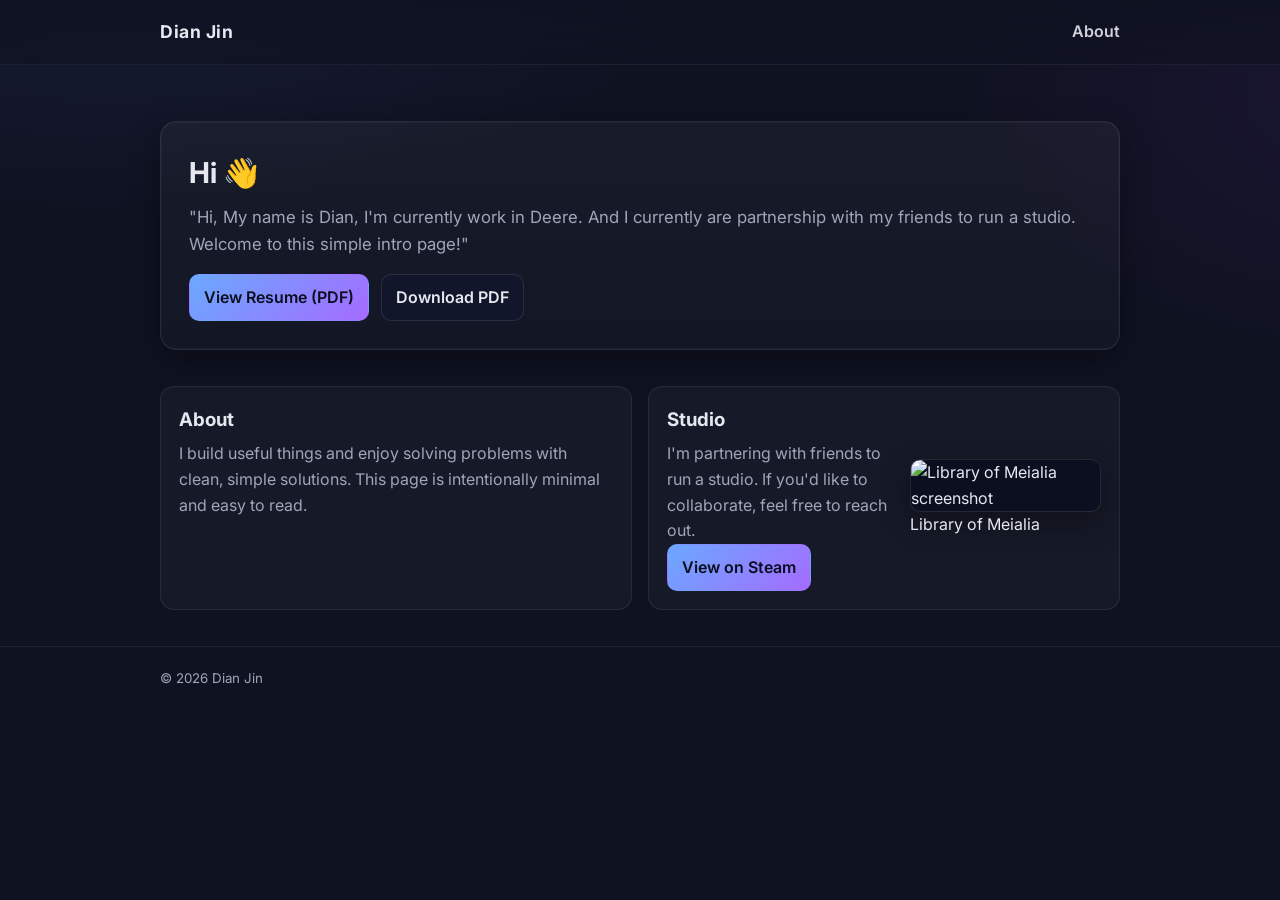
==== index.html @ 5914d857 "Fix Meialia image path to assets/images/meialia/meialia.png and bump cache param" ====
<!DOCTYPE html>
<html lang="en">
<head>
  <meta charset="utf-8" />
  <meta name="viewport" content="width=device-width, initial-scale=1" />
  <title>Dian Jin — Profile</title>
  <meta name="description" content="Profile of Dian Jin" />
  <link rel="preconnect" href="https://fonts.googleapis.com">
  <link rel="preconnect" href="https://fonts.gstatic.com" crossorigin>
  <link href="https://fonts.googleapis.com/css2?family=Inter:wght@400;600;800&display=swap" rel="stylesheet">
  <link rel="stylesheet" href="css/style.css" />
</head>
<body>
  <header class="site-header">
    <div class="container header-inner">
      <h1 class="logo" aria-label="Dian Jin">Dian Jin</h1>
      <nav class="nav">
        <a href="#about">About</a>
      </nav>
    </div>
  </header>

  <main class="container">
    <section id="hero" class="hero" aria-labelledby="intro-title">
      <div class="hero-card">
        <h2 id="intro-title">Hi 👋</h2>
        <p class="intro-text">"Hi, My name is Dian, I'm currently work in Deere. And I currently are partnership with my friends to run a studio. Welcome to this simple intro page!"</p>
        <div class="cta">
          <a class="btn primary" href="assets/resume.pdf" target="_blank" rel="noopener noreferrer">View Resume (PDF)</a>
          <a class="btn" href="assets/resume.pdf" download>Download PDF</a>
        </div>
      </div>
    </section>
    
    <section id="about" class="cards">
      <article class="card">
        <h3>About</h3>
        <p>I build useful things and enjoy solving problems with clean, simple solutions. This page is intentionally minimal and easy to read.</p>
      </article>
      <article class="card studio">
        <div class="studio-content">
          <div class="studio-text">
            <h3>Studio</h3>
            <p>I'm partnering with friends to run a studio. If you'd like to collaborate, feel free to reach out.</p>
            <div class="cta">
              <a class="btn primary" href="https://store.steampowered.com/app/3102950/Library_of_Meialia/" target="_blank" rel="noopener noreferrer">View on Steam</a>
            </div>
          </div>
          <figure class="studio-media">
  <img src="assets/images/meialia/meialia.png?v=20250817" alt="Library of Meialia screenshot" class="studio-img" loading="lazy" />
            <figcaption class="sr-only">Library of Meialia</figcaption>
          </figure>
        </div>
      </article>
    </section>

    
  </main>

  <footer class="site-footer">
    <div class="container">
      <small>© <span id="year"></span> Dian Jin</small>
    </div>
  </footer>

  <script src="js/script.js"></script>
</body>
</html>
---- css/style.css ----
/* Minimal, clean, and readable styles */
:root {
  --bg: #0f1221;
  --panel: #12162a;
  --text: #e6e8f0;
  --muted: #a0a5b8;
  --accent: #6aa9ff;
  --accent-2: #a56bff;
  --ring: hsl(220 90% 60% / 0.2);
}
* { box-sizing: border-box; }
html, body { height: 100%; }
body {
  margin: 0;
  font-family: "Inter", system-ui, -apple-system, Segoe UI, Roboto, Arial, sans-serif;
  color: var(--text);
  background: radial-gradient(1200px 600px at 10% -10%, #1a1f3a 0%, transparent 50%),
              radial-gradient(1000px 600px at 110% 10%, #1b1533 0%, transparent 45%),
              var(--bg);
  line-height: 1.6;
}
.container { max-width: 1000px; margin: 0 auto; padding: 0 20px; }

/* Header */
.site-header { position: sticky; top: 0; z-index: 10; backdrop-filter: blur(8px); background: linear-gradient(to bottom, rgba(15,18,33,0.85), rgba(15,18,33,0.6)); border-bottom: 1px solid rgba(255,255,255,0.06); }
.header-inner { display: flex; align-items: center; justify-content: space-between; min-height: 64px; }
.logo { font-size: 1.1rem; letter-spacing: 0.5px; margin: 0; }
.nav { display: flex; gap: 16px; align-items: center; }
.nav a, .nav .linklike { color: var(--text); text-decoration: none; opacity: 0.9; font-weight: 600; }
.linklike { background: none; border: 0; padding: 0; cursor: pointer; }
.nav a:hover, .nav .linklike:hover { opacity: 1; color: white; }

/* Hero */
.hero { padding: 56px 0 24px; }
.hero-card {
  background: linear-gradient(180deg, rgba(255,255,255,0.04), rgba(255,255,255,0.02));
  border: 1px solid rgba(255,255,255,0.08);
  border-radius: 16px;
  padding: 28px;
  box-shadow: 0 10px 30px rgba(0,0,0,0.35), 0 0 0 1px rgba(255,255,255,0.03) inset;
}
.hero-card h2 { margin: 0 0 8px; font-size: 1.8rem; }
.intro-text { margin: 0 0 16px; color: var(--muted); font-size: 1.05rem; }

.cta { display: flex; gap: 12px; flex-wrap: wrap; }
.btn {
  --b: rgba(255,255,255,0.1);
  background: var(--panel);
  border: 1px solid var(--b);
  color: var(--text);
  padding: 10px 14px;
  border-radius: 10px;
  text-decoration: none;
  display: inline-flex;
  align-items: center;
  gap: 8px;
  font-weight: 600;
  transition: transform 0.06s ease, background 0.2s ease, border-color 0.2s ease;
}
.btn:hover { transform: translateY(-1px); border-color: rgba(255,255,255,0.22); }
.btn.primary { background: linear-gradient(135deg, var(--accent), var(--accent-2)); border-color: transparent; color: #0a0f1f; }
.btn.primary:hover { filter: brightness(1.08); }

/* Cards */
.cards { display: grid; grid-template-columns: 1fr; gap: 16px; padding: 12px 0 36px; }
.card { background: rgba(255,255,255,0.03); border: 1px solid rgba(255,255,255,0.08); border-radius: 14px; padding: 18px; }
.card h3 { margin: 0 0 6px; }
.card p { margin: 0; color: var(--muted); }
@media (min-width: 720px) { .cards { grid-template-columns: 1fr 1fr; } }

/* Buttons/links */
.icon-button, .icon-link { background: none; border: 1px solid rgba(255,255,255,0.12); color: var(--text); padding: 6px 10px; border-radius: 8px; cursor: pointer; text-decoration: none; }
.icon-button:hover, .icon-link:hover { border-color: rgba(255,255,255,0.24); }

/* Footer */
.site-footer { border-top: 1px solid rgba(255,255,255,0.06); padding: 18px 0; color: var(--muted); }

/* Studio block */
.studio .studio-content { display: grid; grid-template-columns: 1fr; gap: 14px; align-items: center; }
@media (min-width: 880px) { .studio .studio-content { grid-template-columns: 1.2fr 1fr; } }
.studio-media { margin: 0; }
/* Buttons/links */
.icon-button, .icon-link { background: none; border: 1px solid rgba(255,255,255,0.12); color: var(--text); padding: 6px 10px; border-radius: 8px; cursor: pointer; text-decoration: none; }
.icon-button:hover, .icon-link:hover { border-color: rgba(255,255,255,0.24); }

.studio-img { width: 100%; height: auto; display: block; border-radius: 10px; border: 1px solid rgba(255,255,255,0.1); box-shadow: 0 10px 30px rgba(0,0,0,0.35); background: #0b0f1f; }
/* Footer */
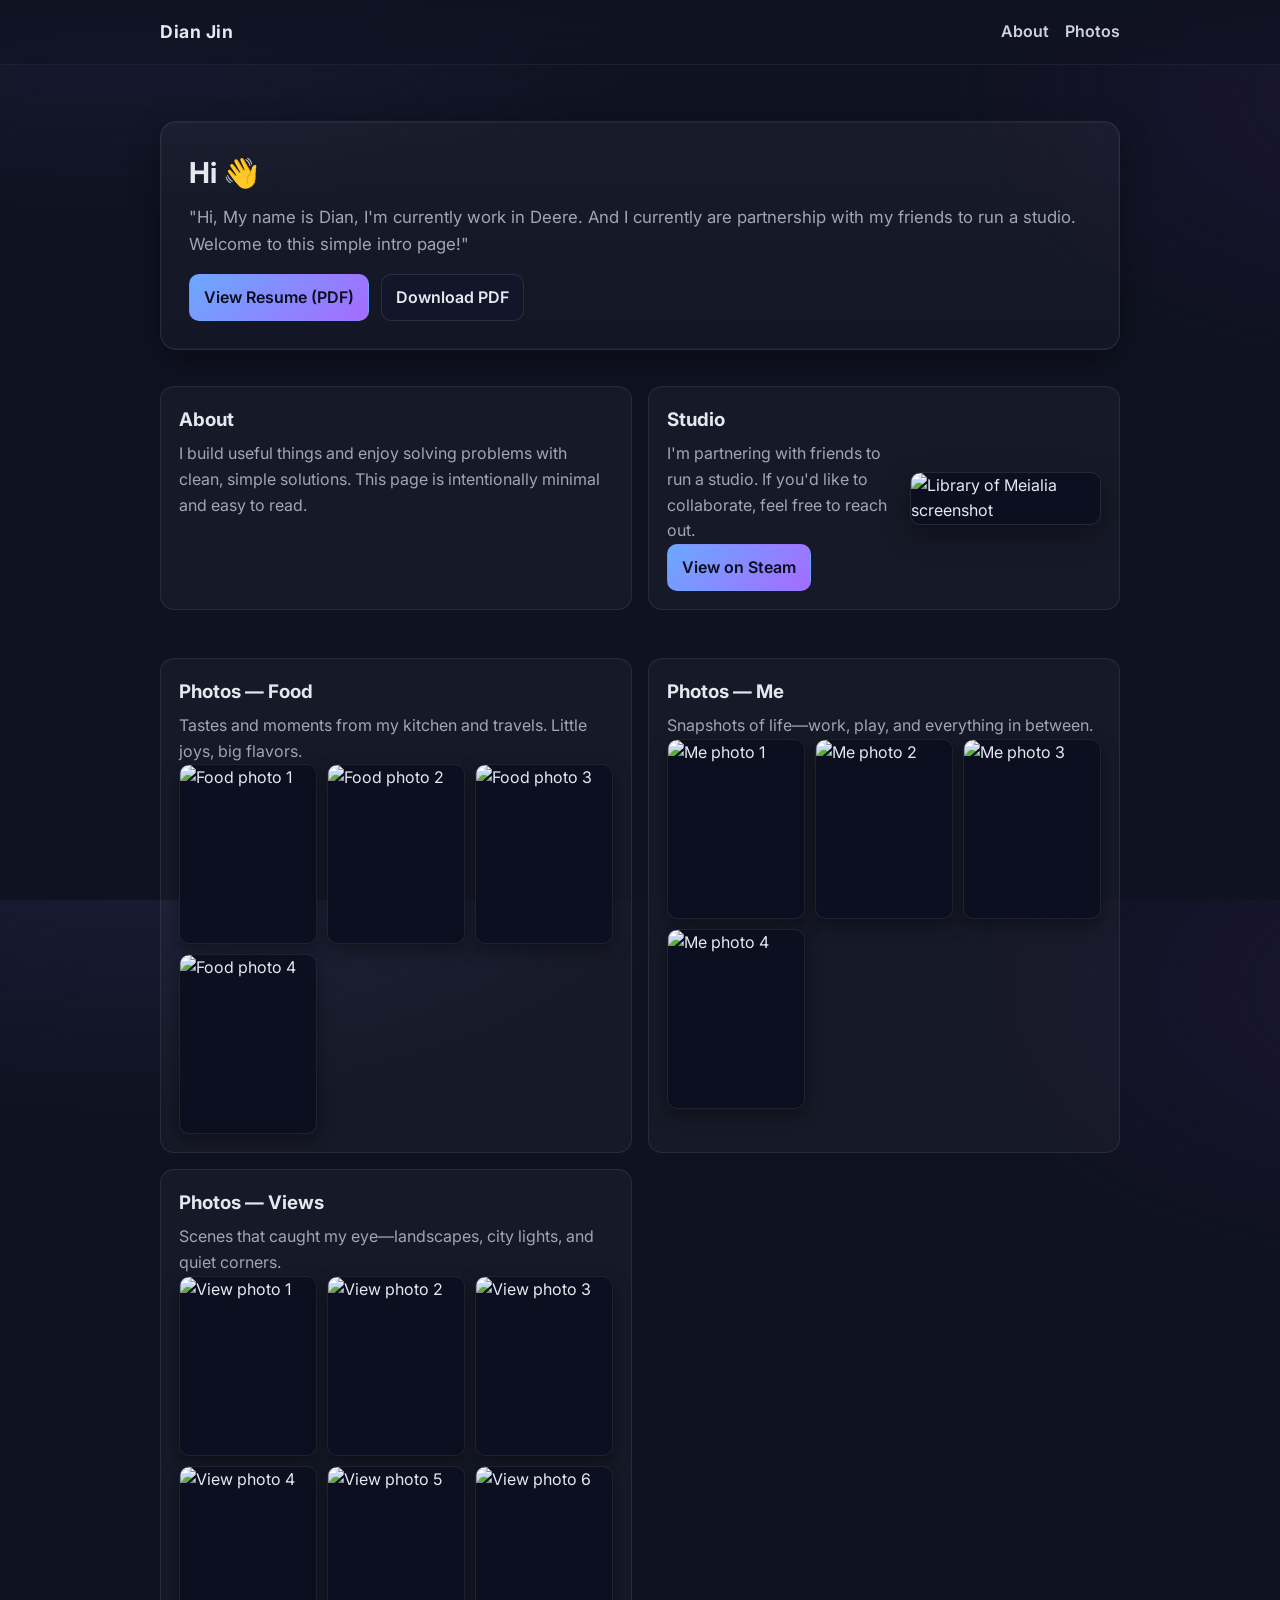
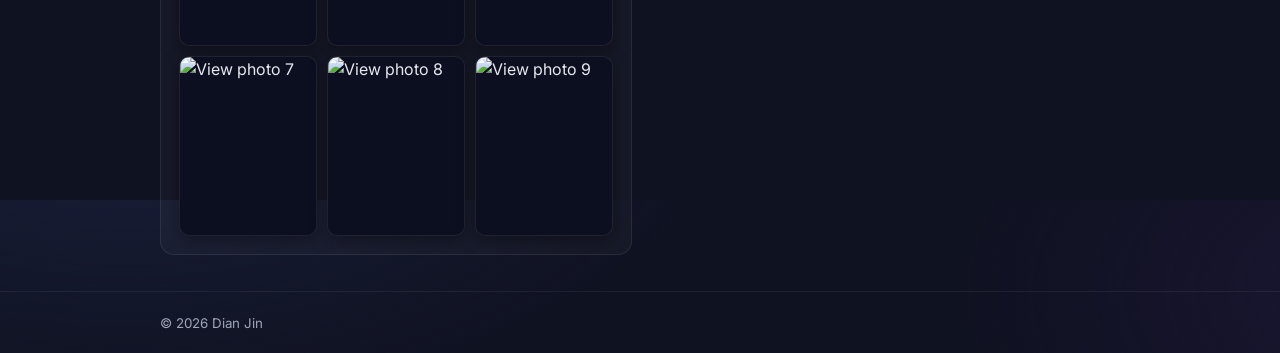
==== commit 59524863: "Add Photos section with galleries (food/me/views), styles, and simple lightbox" ====
--- a/index.html
+++ b/index.html
@@ -16,6 +16,7 @@
       <h1 class="logo" aria-label="Dian Jin">Dian Jin</h1>
       <nav class="nav">
         <a href="#about">About</a>
+  <a href="#photos">Photos</a>
       </nav>
     </div>
   </header>
@@ -48,8 +49,47 @@
           </div>
           <figure class="studio-media">
   <img src="assets/images/meialia/meialia.png?v=20250817" alt="Library of Meialia screenshot" class="studio-img" loading="lazy" />
-            <figcaption class="sr-only">Library of Meialia</figcaption>
           </figure>
+        </div>
+      </article>
+    </section>
+
+    <section id="photos" class="cards photos">
+      <article class="card">
+        <h3>Photos — Food</h3>
+        <p class="section-subtitle">Tastes and moments from my kitchen and travels. Little joys, big flavors.</p>
+        <div class="gallery">
+          <img src="assets/images/food/图片_20250817011442.jpg" alt="Food photo 1" loading="lazy" />
+          <img src="assets/images/food/图片_20250817011454.jpg" alt="Food photo 2" loading="lazy" />
+          <img src="assets/images/food/图片_20250817011456.jpg" alt="Food photo 3" loading="lazy" />
+          <img src="assets/images/food/图片_20250817011811.jpg" alt="Food photo 4" loading="lazy" />
+        </div>
+      </article>
+
+      <article class="card">
+        <h3>Photos — Me</h3>
+        <p class="section-subtitle">Snapshots of life—work, play, and everything in between.</p>
+        <div class="gallery">
+          <img src="assets/images/me/图片_20250817011448.jpg" alt="Me photo 1" loading="lazy" />
+          <img src="assets/images/me/图片_20250817011449.jpg" alt="Me photo 2" loading="lazy" />
+          <img src="assets/images/me/图片_20250817011457.jpg" alt="Me photo 3" loading="lazy" />
+          <img src="assets/images/me/图片_20250817011500.jpg" alt="Me photo 4" loading="lazy" />
+        </div>
+      </article>
+
+      <article class="card">
+        <h3>Photos — Views</h3>
+        <p class="section-subtitle">Scenes that caught my eye—landscapes, city lights, and quiet corners.</p>
+        <div class="gallery">
+          <img src="assets/images/views/图片_20250817011444.jpg" alt="View photo 1" loading="lazy" />
+          <img src="assets/images/views/图片_20250817011446.jpg" alt="View photo 2" loading="lazy" />
+          <img src="assets/images/views/图片_20250817011447.jpg" alt="View photo 3" loading="lazy" />
+          <img src="assets/images/views/图片_20250817011451.jpg" alt="View photo 4" loading="lazy" />
+          <img src="assets/images/views/图片_202508170114511.jpg" alt="View photo 5" loading="lazy" />
+          <img src="assets/images/views/图片_20250817011452.jpg" alt="View photo 6" loading="lazy" />
+          <img src="assets/images/views/图片_20250817011453.jpg" alt="View photo 7" loading="lazy" />
+          <img src="assets/images/views/图片_202508170114571.jpg" alt="View photo 8" loading="lazy" />
+          <img src="assets/images/views/图片_20250817011458.jpg" alt="View photo 9" loading="lazy" />
         </div>
       </article>
     </section>
@@ -63,6 +103,49 @@
     </div>
   </footer>
 
+  <!-- Lightbox overlay -->
+  <div id="lightbox" class="lightbox-overlay" aria-modal="true" role="dialog" aria-hidden="true">
+    <div class="lightbox-content">
+      <img class="lightbox-img" alt="Expanded view" />
+      <button class="lightbox-close" aria-label="Close">✕</button>
+    </div>
+  </div>
+
   <script src="js/script.js"></script>
+  <script>
+    // Lightweight lightbox for gallery images
+    (function () {
+      const overlay = document.getElementById('lightbox');
+      const imgEl = overlay?.querySelector('.lightbox-img');
+      const closeBtn = overlay?.querySelector('.lightbox-close');
+      const images = document.querySelectorAll('.gallery img');
+      if (!overlay || !imgEl || !closeBtn || !images.length) return;
+
+      const open = (src, alt) => {
+        overlay.classList.add('open');
+        overlay.setAttribute('aria-hidden', 'false');
+        imgEl.src = src;
+        imgEl.alt = alt || 'Expanded view';
+        document.body.style.overflow = 'hidden';
+      };
+      const close = () => {
+        overlay.classList.remove('open');
+        overlay.setAttribute('aria-hidden', 'true');
+        imgEl.src = '';
+        document.body.style.overflow = '';
+      };
+
+      images.forEach(img => {
+        img.addEventListener('click', () => open(img.src, img.alt));
+        img.addEventListener('keydown', (e) => { if (e.key === 'Enter' || e.key === ' ') open(img.src, img.alt); });
+        img.tabIndex = 0; // keyboard open
+        img.role = 'button';
+        img.ariaLabel = 'Open photo';
+      });
+      overlay.addEventListener('click', (e) => { if (e.target === overlay) close(); });
+      closeBtn.addEventListener('click', close);
+      document.addEventListener('keydown', (e) => { if (e.key === 'Escape' && overlay.classList.contains('open')) close(); });
+    })();
+  </script>
 </body>
 </html>
--- a/css/style.css
+++ b/css/style.css
@@ -85,3 +85,40 @@
 
 .studio-img { width: 100%; height: auto; display: block; border-radius: 10px; border: 1px solid rgba(255,255,255,0.1); box-shadow: 0 10px 30px rgba(0,0,0,0.35); background: #0b0f1f; }
 /* Footer */
+
+/* Photos / Gallery */
+.section-subtitle { color: var(--muted); margin: 4px 0 12px; }
+.photos .card { overflow: hidden; }
+.gallery {
+  display: grid;
+  grid-template-columns: repeat(2, 1fr);
+  gap: 10px;
+}
+@media (min-width: 720px) {
+  .gallery { grid-template-columns: repeat(3, 1fr); }
+}
+.gallery img {
+  width: 100%;
+  height: 180px;
+  object-fit: cover;
+  border-radius: 10px;
+  border: 1px solid rgba(255,255,255,0.08);
+  background: #0b0f1f;
+  box-shadow: 0 6px 18px rgba(0,0,0,0.35);
+  transition: transform 0.2s ease, box-shadow 0.2s ease, border-color 0.2s ease;
+  cursor: zoom-in;
+}
+.gallery img:hover { transform: translateY(-2px) scale(1.01); border-color: rgba(255,255,255,0.18); box-shadow: 0 10px 28px rgba(0,0,0,0.45); }
+
+/* Lightbox */
+.lightbox-overlay {
+  position: fixed; inset: 0; display: none; align-items: center; justify-content: center;
+  background: rgba(0,0,0,0.7); z-index: 1000; padding: 24px;
+}
+.lightbox-overlay.open { display: flex; }
+.lightbox-content { max-width: min(92vw, 1200px); max-height: 86vh; position: relative; }
+.lightbox-img { width: 100%; height: auto; max-height: 86vh; border-radius: 12px; border: 1px solid rgba(255,255,255,0.18); box-shadow: 0 20px 60px rgba(0,0,0,0.6); }
+.lightbox-close {
+  position: absolute; top: -10px; right: -10px; background: var(--panel); color: var(--text);
+  border: 1px solid rgba(255,255,255,0.18); border-radius: 999px; width: 36px; height: 36px; cursor: pointer;
+}
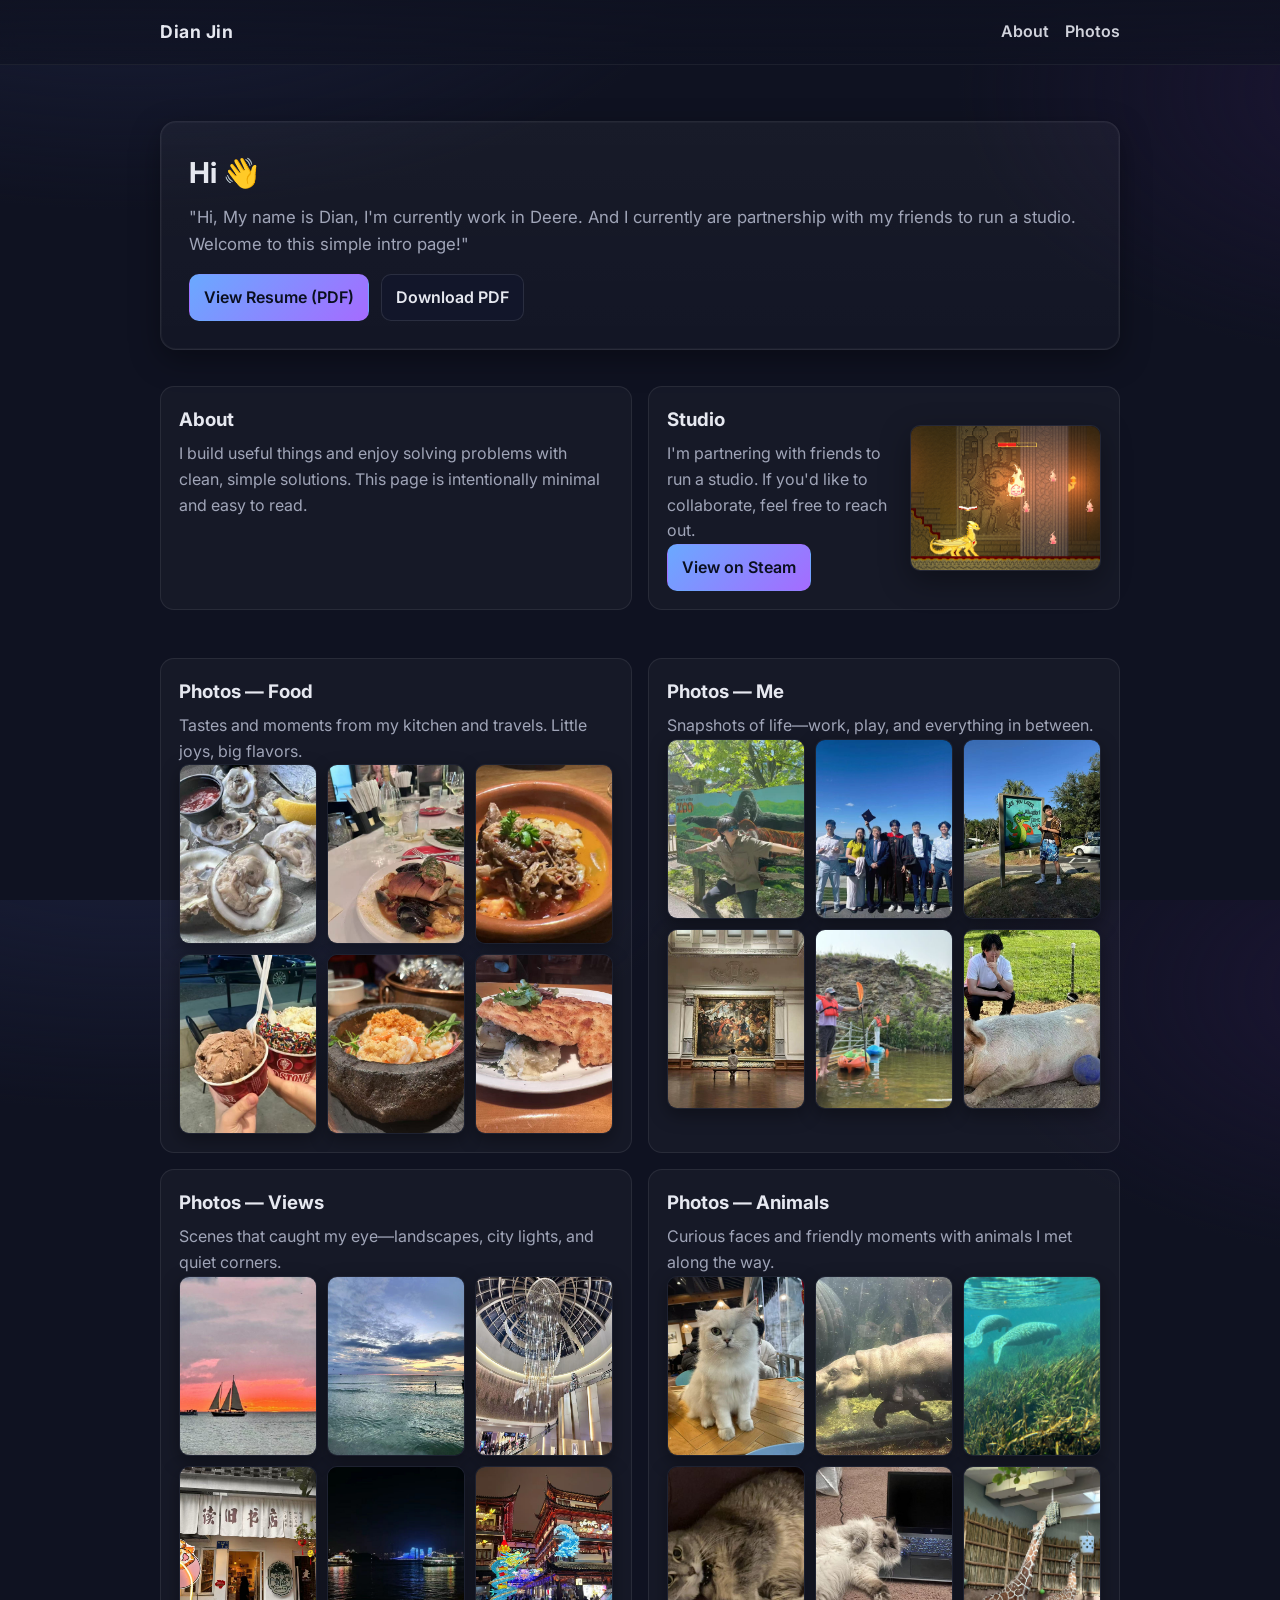
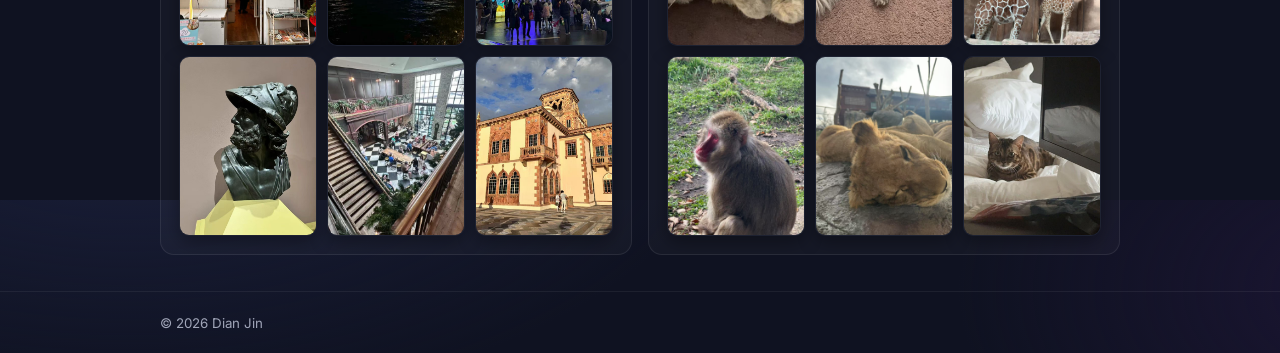
==== commit a409c00f: "Update galleries with latest images and add Animals section" ====
--- a/index.html
+++ b/index.html
@@ -63,6 +63,8 @@
           <img src="assets/images/food/图片_20250817011454.jpg" alt="Food photo 2" loading="lazy" />
           <img src="assets/images/food/图片_20250817011456.jpg" alt="Food photo 3" loading="lazy" />
           <img src="assets/images/food/图片_20250817011811.jpg" alt="Food photo 4" loading="lazy" />
+          <img src="assets/images/food/图片_20250817013312.jpg" alt="Food photo 5" loading="lazy" />
+          <img src="assets/images/food/图片_20250817013458.jpg" alt="Food photo 6" loading="lazy" />
         </div>
       </article>
 
@@ -74,6 +76,8 @@
           <img src="assets/images/me/图片_20250817011449.jpg" alt="Me photo 2" loading="lazy" />
           <img src="assets/images/me/图片_20250817011457.jpg" alt="Me photo 3" loading="lazy" />
           <img src="assets/images/me/图片_20250817011500.jpg" alt="Me photo 4" loading="lazy" />
+          <img src="assets/images/me/图片_20250817013300.jpg" alt="Me photo 5" loading="lazy" />
+          <img src="assets/images/me/图片_20250817013311.jpg" alt="Me photo 6" loading="lazy" />
         </div>
       </article>
 
@@ -86,10 +90,26 @@
           <img src="assets/images/views/图片_20250817011447.jpg" alt="View photo 3" loading="lazy" />
           <img src="assets/images/views/图片_20250817011451.jpg" alt="View photo 4" loading="lazy" />
           <img src="assets/images/views/图片_202508170114511.jpg" alt="View photo 5" loading="lazy" />
-          <img src="assets/images/views/图片_20250817011452.jpg" alt="View photo 6" loading="lazy" />
-          <img src="assets/images/views/图片_20250817011453.jpg" alt="View photo 7" loading="lazy" />
-          <img src="assets/images/views/图片_202508170114571.jpg" alt="View photo 8" loading="lazy" />
-          <img src="assets/images/views/图片_20250817011458.jpg" alt="View photo 9" loading="lazy" />
+          <img src="assets/images/views/图片_20250817011453.jpg" alt="View photo 6" loading="lazy" />
+          <img src="assets/images/views/图片_202508170114571.jpg" alt="View photo 7" loading="lazy" />
+          <img src="assets/images/views/图片_20250817011458.jpg" alt="View photo 8" loading="lazy" />
+          <img src="assets/images/views/图片_20250817013306.jpg" alt="View photo 9" loading="lazy" />
+        </div>
+      </article>
+
+      <article class="card">
+        <h3>Photos — Animals</h3>
+        <p class="section-subtitle">Curious faces and friendly moments with animals I met along the way.</p>
+        <div class="gallery">
+          <img src="assets/images/animals/图片_20250817011452.jpg" alt="Animal photo 1" loading="lazy" />
+          <img src="assets/images/animals/图片_20250817013251.jpg" alt="Animal photo 2" loading="lazy" />
+          <img src="assets/images/animals/图片_20250817013303.jpg" alt="Animal photo 3" loading="lazy" />
+          <img src="assets/images/animals/图片_20250817013309.jpg" alt="Animal photo 4" loading="lazy" />
+          <img src="assets/images/animals/图片_20250817013310.jpg" alt="Animal photo 5" loading="lazy" />
+          <img src="assets/images/animals/图片_20250817013314.jpg" alt="Animal photo 6" loading="lazy" />
+          <img src="assets/images/animals/图片_20250817013317.jpg" alt="Animal photo 7" loading="lazy" />
+          <img src="assets/images/animals/图片_20250817013319.jpg" alt="Animal photo 8" loading="lazy" />
+          <img src="assets/images/animals/图片_20250817013322.jpg" alt="Animal photo 9" loading="lazy" />
         </div>
       </article>
     </section>
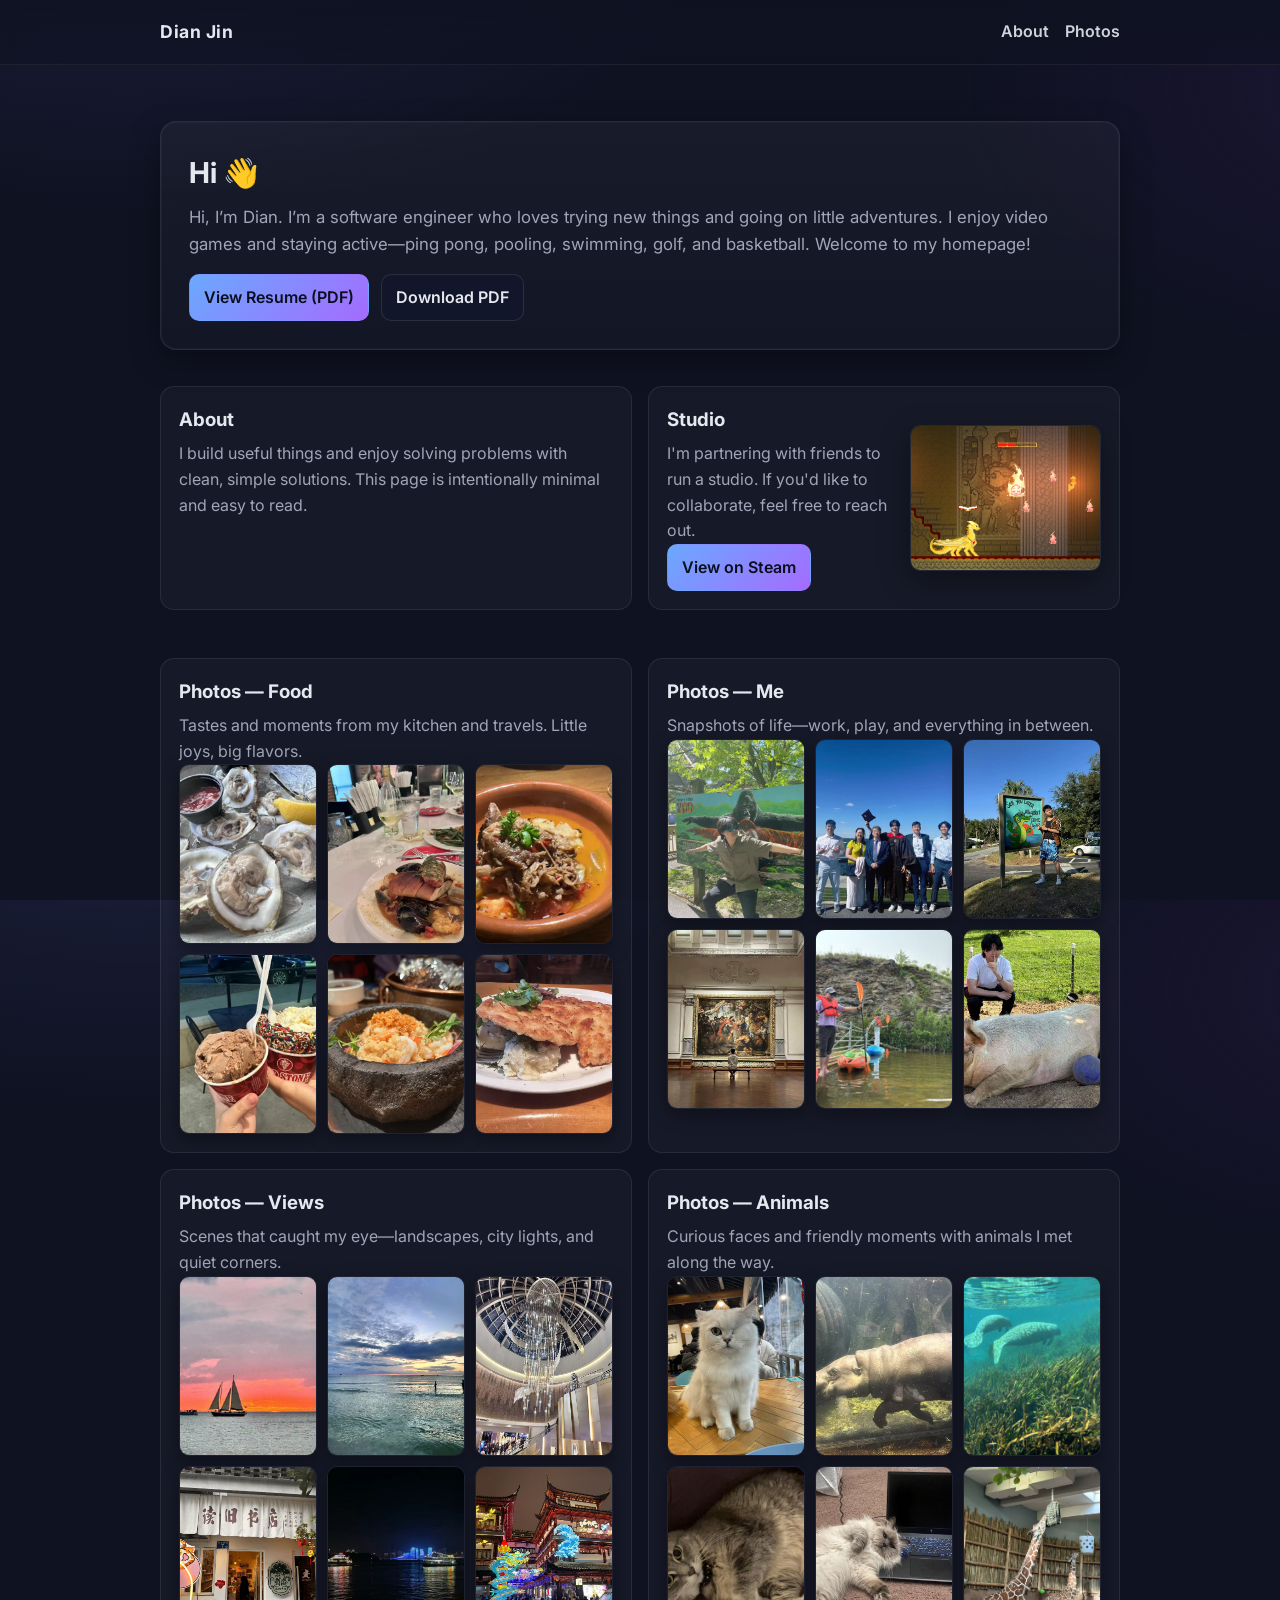
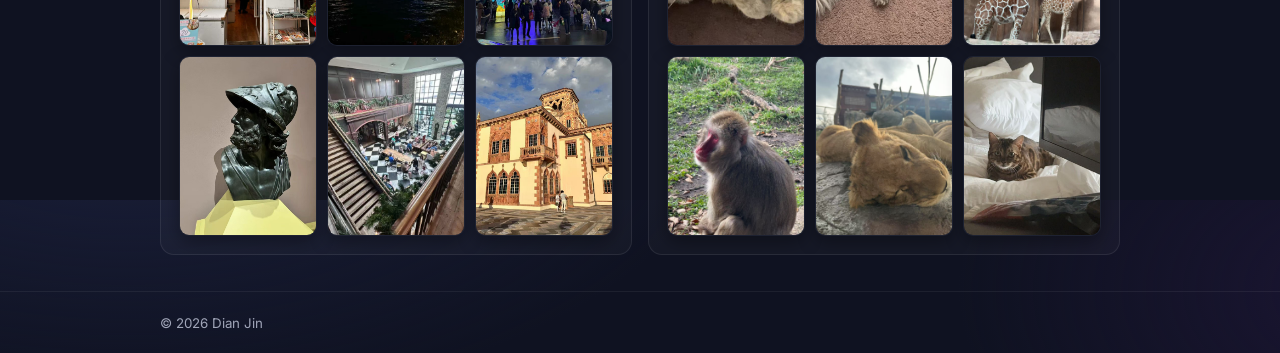
==== commit 8d7a9576: "Reword intro text with a friendly, polished tone" ====
--- a/index.html
+++ b/index.html
@@ -25,7 +25,7 @@
     <section id="hero" class="hero" aria-labelledby="intro-title">
       <div class="hero-card">
         <h2 id="intro-title">Hi 👋</h2>
-        <p class="intro-text">"Hi, My name is Dian, I'm currently work in Deere. And I currently are partnership with my friends to run a studio. Welcome to this simple intro page!"</p>
+  <p class="intro-text">Hi, I’m Dian. I’m a software engineer who loves trying new things and going on little adventures. I enjoy video games and staying active—ping pong, pooling, swimming, golf, and basketball. Welcome to my homepage!</p>
         <div class="cta">
           <a class="btn primary" href="assets/resume.pdf" target="_blank" rel="noopener noreferrer">View Resume (PDF)</a>
           <a class="btn" href="assets/resume.pdf" download>Download PDF</a>
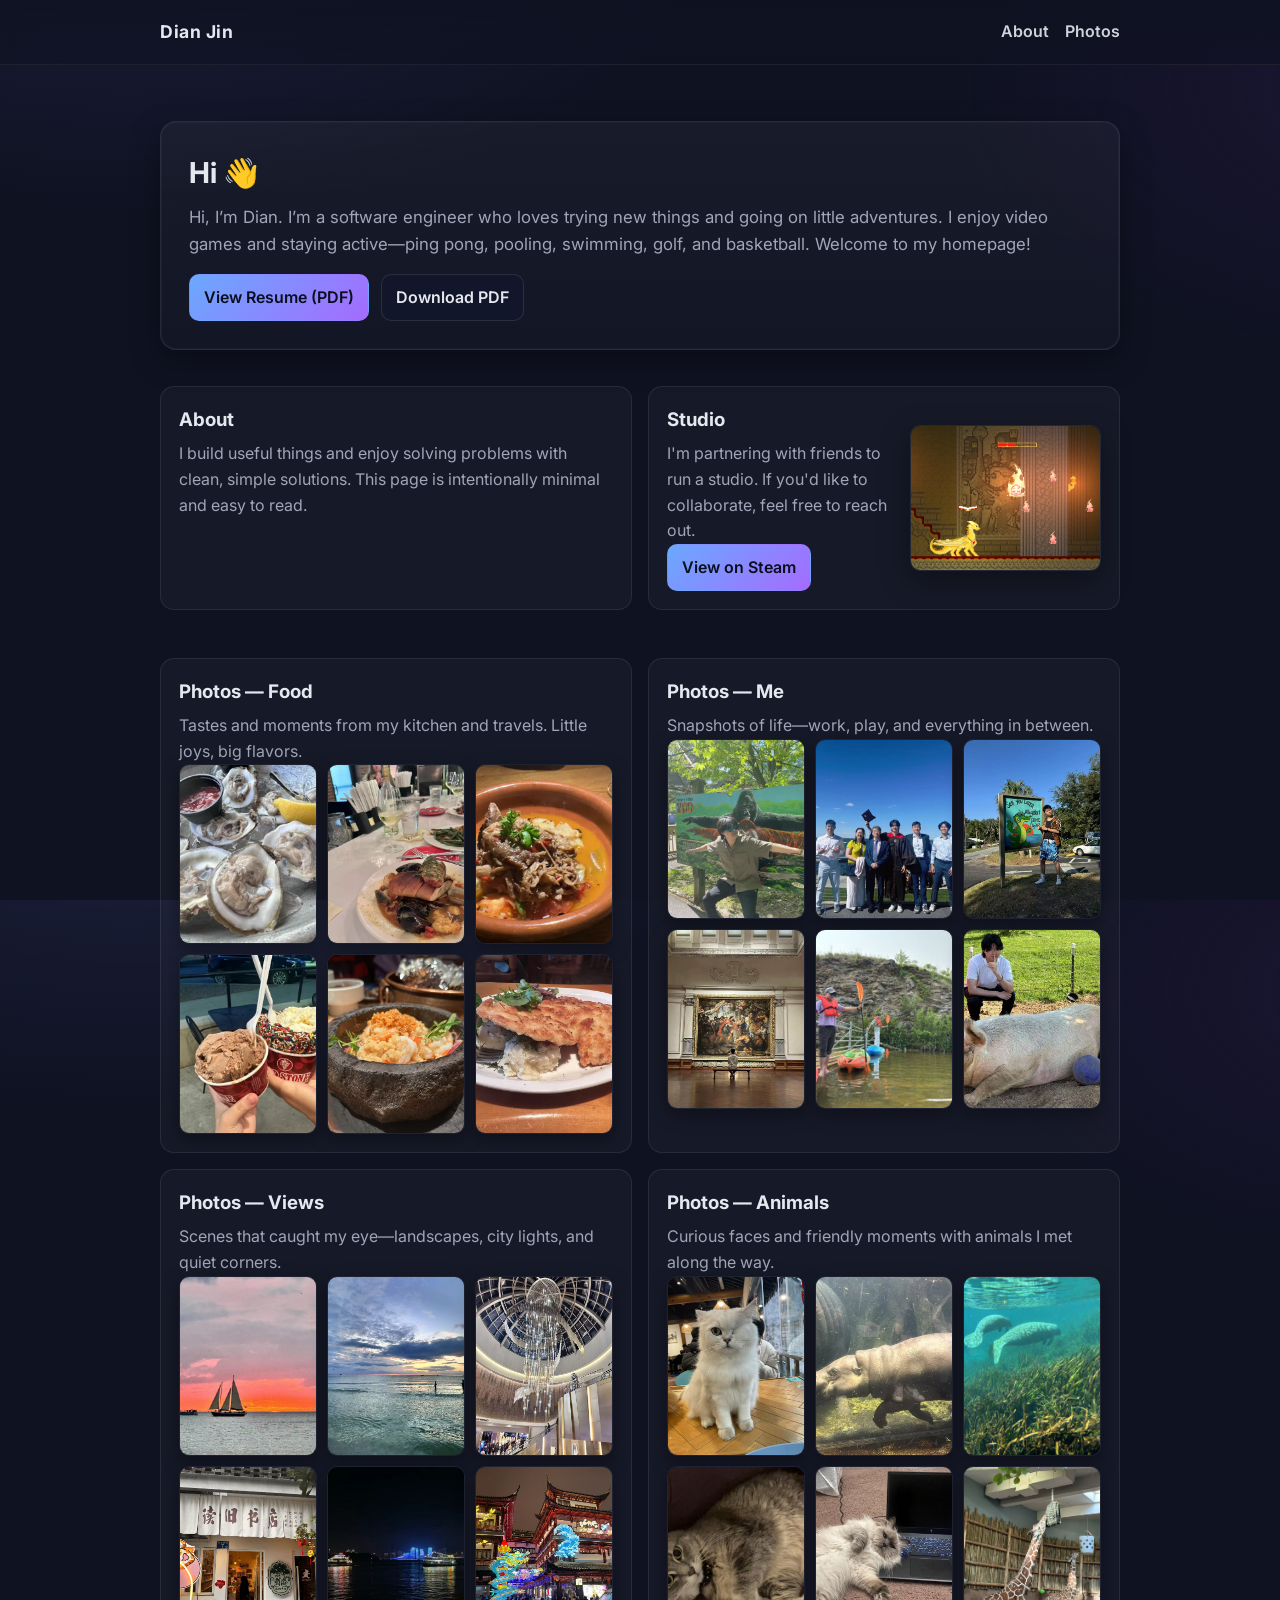
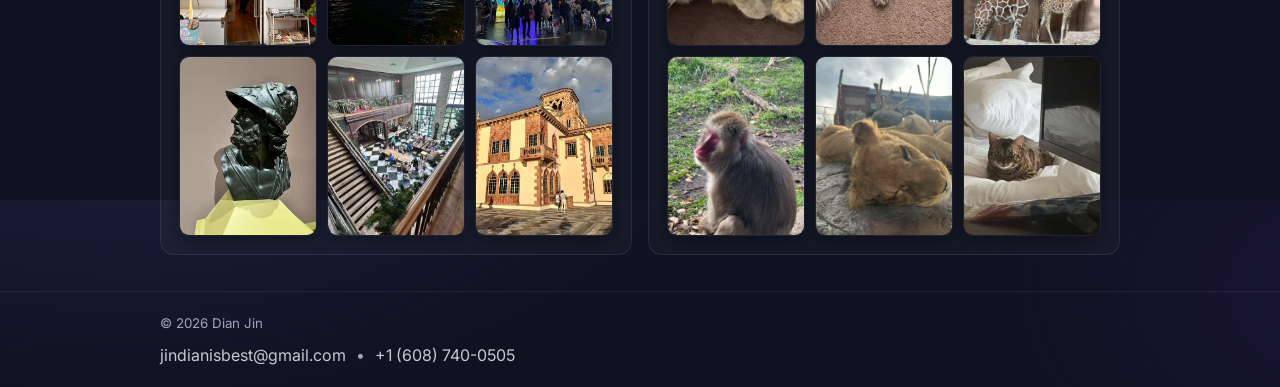
==== commit 4dd8d71b: "Add contact info (email + phone) to footer with minimal styling" ====
--- a/index.html
+++ b/index.html
@@ -120,6 +120,11 @@
   <footer class="site-footer">
     <div class="container">
       <small>© <span id="year"></span> Dian Jin</small>
+      <div class="footer-contact">
+        <a href="mailto:jindianisbest@gmail.com" aria-label="Email Dian">jindianisbest@gmail.com</a>
+        <span aria-hidden="true">•</span>
+        <a href="tel:+16087400505" aria-label="Call Dian">+1 (608) 740-0505</a>
+      </div>
     </div>
   </footer>
 
--- a/css/style.css
+++ b/css/style.css
@@ -74,6 +74,9 @@
 
 /* Footer */
 .site-footer { border-top: 1px solid rgba(255,255,255,0.06); padding: 18px 0; color: var(--muted); }
+.footer-contact { margin-top: 8px; display: flex; gap: 10px; align-items: center; flex-wrap: wrap; }
+.footer-contact a { color: var(--text); text-decoration: none; opacity: 0.85; }
+.footer-contact a:hover { opacity: 1; text-decoration: underline; }
 
 /* Studio block */
 .studio .studio-content { display: grid; grid-template-columns: 1fr; gap: 14px; align-items: center; }
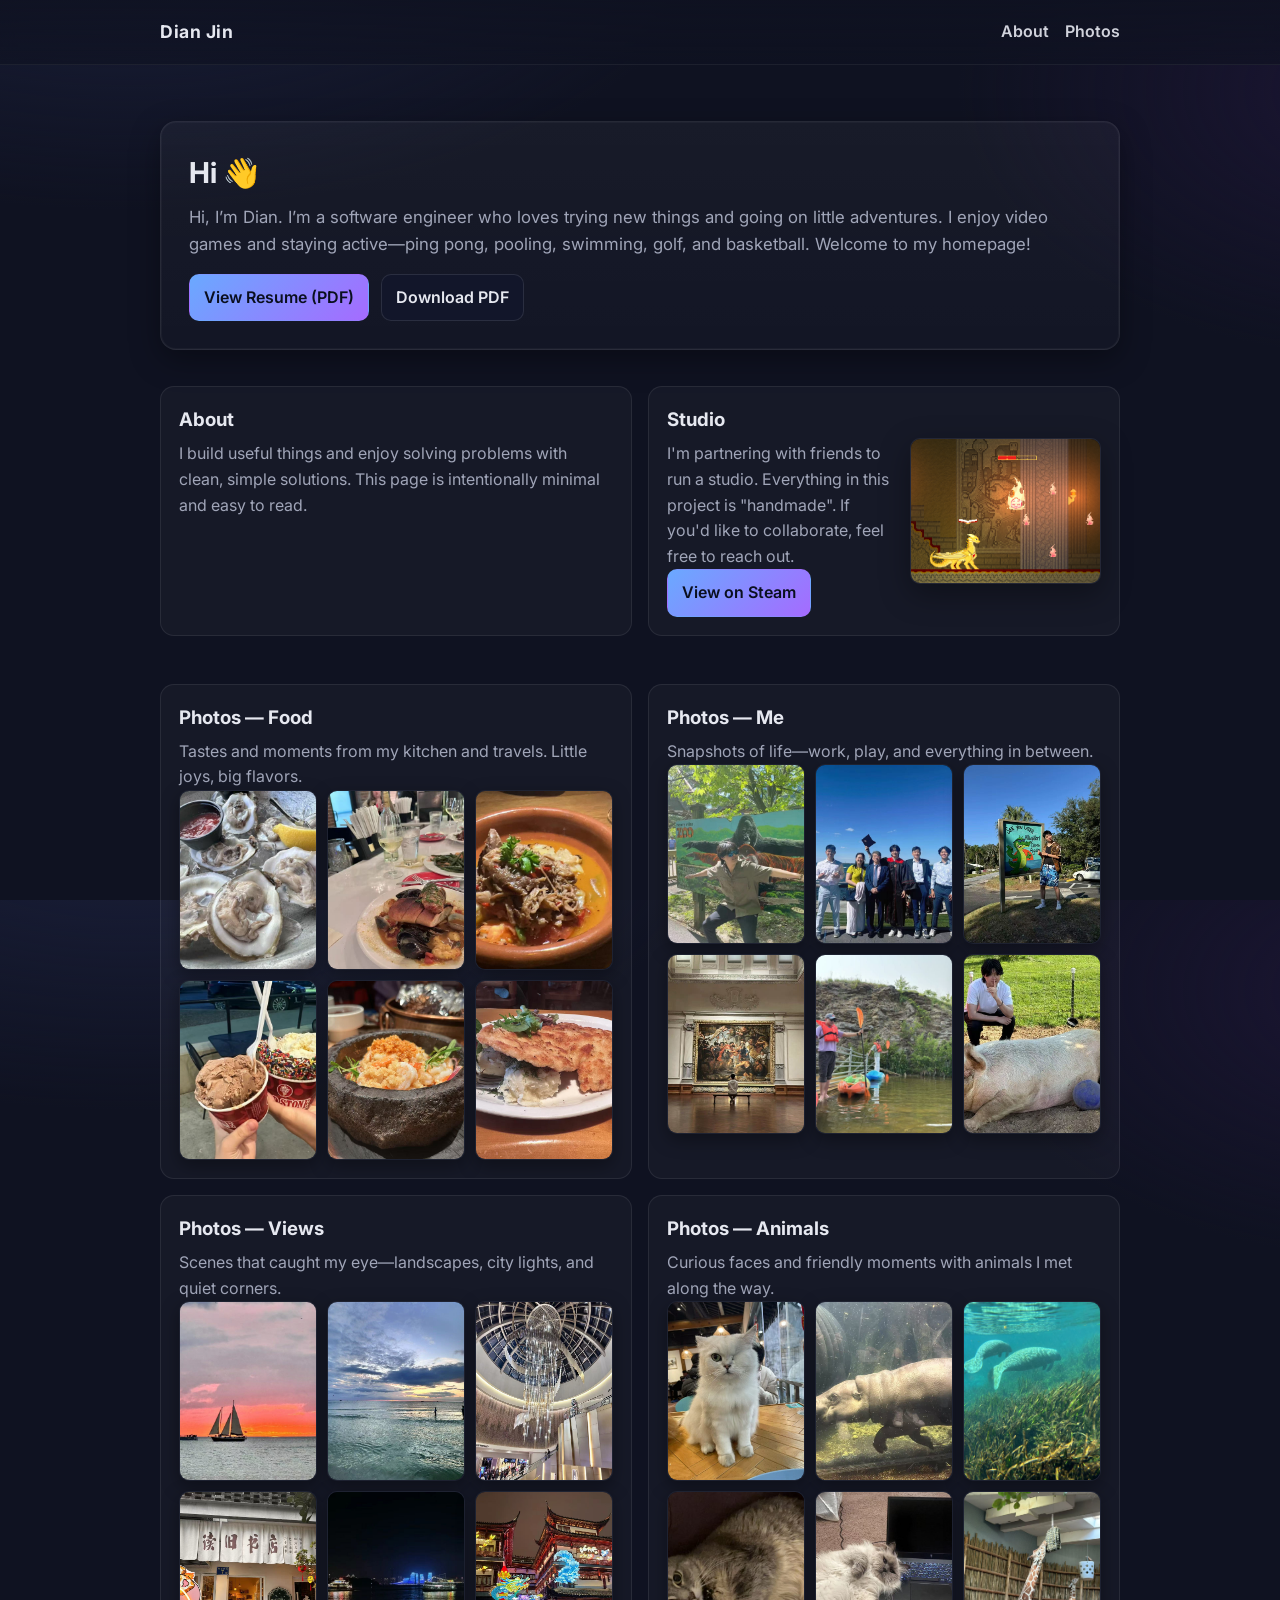
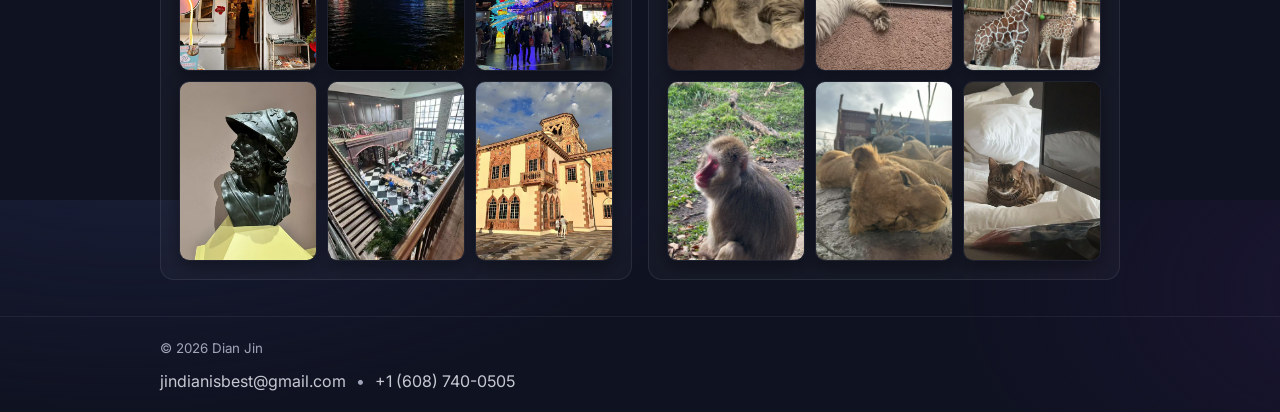
==== commit 8cfce887: "Local edits: update index.html" ====
--- a/index.html
+++ b/index.html
@@ -42,7 +42,7 @@
         <div class="studio-content">
           <div class="studio-text">
             <h3>Studio</h3>
-            <p>I'm partnering with friends to run a studio. If you'd like to collaborate, feel free to reach out.</p>
+            <p>I'm partnering with friends to run a studio. Everything in this project is "handmade". If you'd like to collaborate, feel free to reach out.</p>
             <div class="cta">
               <a class="btn primary" href="https://store.steampowered.com/app/3102950/Library_of_Meialia/" target="_blank" rel="noopener noreferrer">View on Steam</a>
             </div>
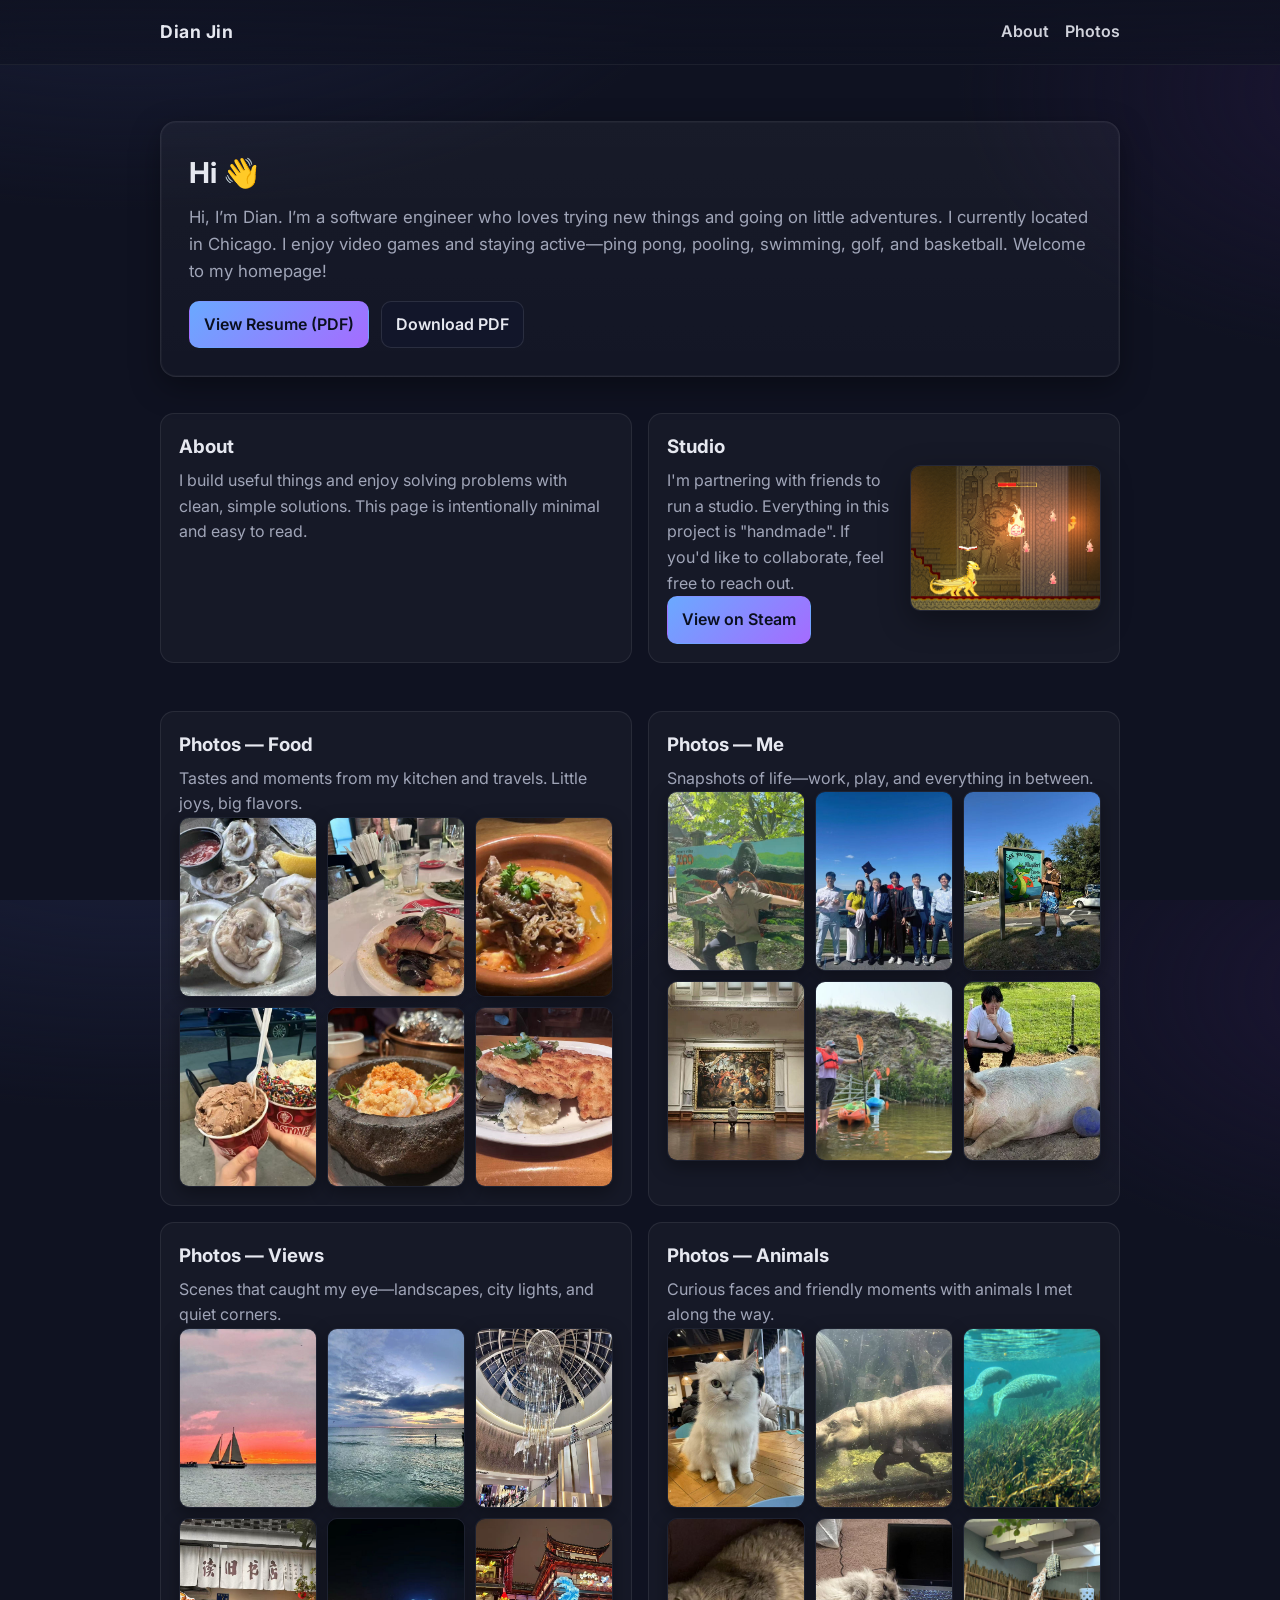
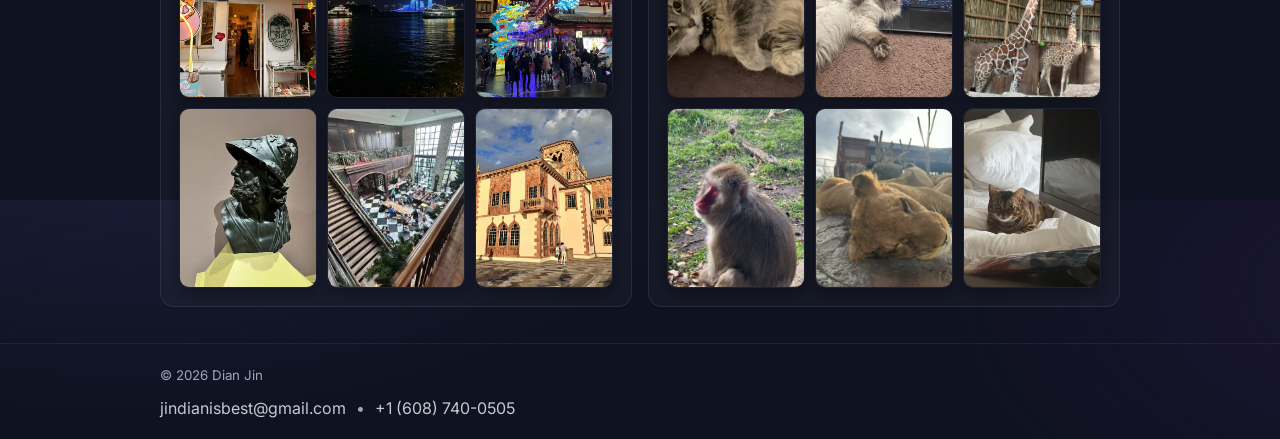
==== commit eff19adf: "Update resume.pdf and page references" ====
--- a/index.html
+++ b/index.html
@@ -25,7 +25,7 @@
     <section id="hero" class="hero" aria-labelledby="intro-title">
       <div class="hero-card">
         <h2 id="intro-title">Hi 👋</h2>
-  <p class="intro-text">Hi, I’m Dian. I’m a software engineer who loves trying new things and going on little adventures. I enjoy video games and staying active—ping pong, pooling, swimming, golf, and basketball. Welcome to my homepage!</p>
+  <p class="intro-text">Hi, I’m Dian. I’m a software engineer who loves trying new things and going on little adventures. I currently located in Chicago. I enjoy video games and staying active—ping pong, pooling, swimming, golf, and basketball. Welcome to my homepage!</p>
         <div class="cta">
           <a class="btn primary" href="assets/resume.pdf" target="_blank" rel="noopener noreferrer">View Resume (PDF)</a>
           <a class="btn" href="assets/resume.pdf" download>Download PDF</a>
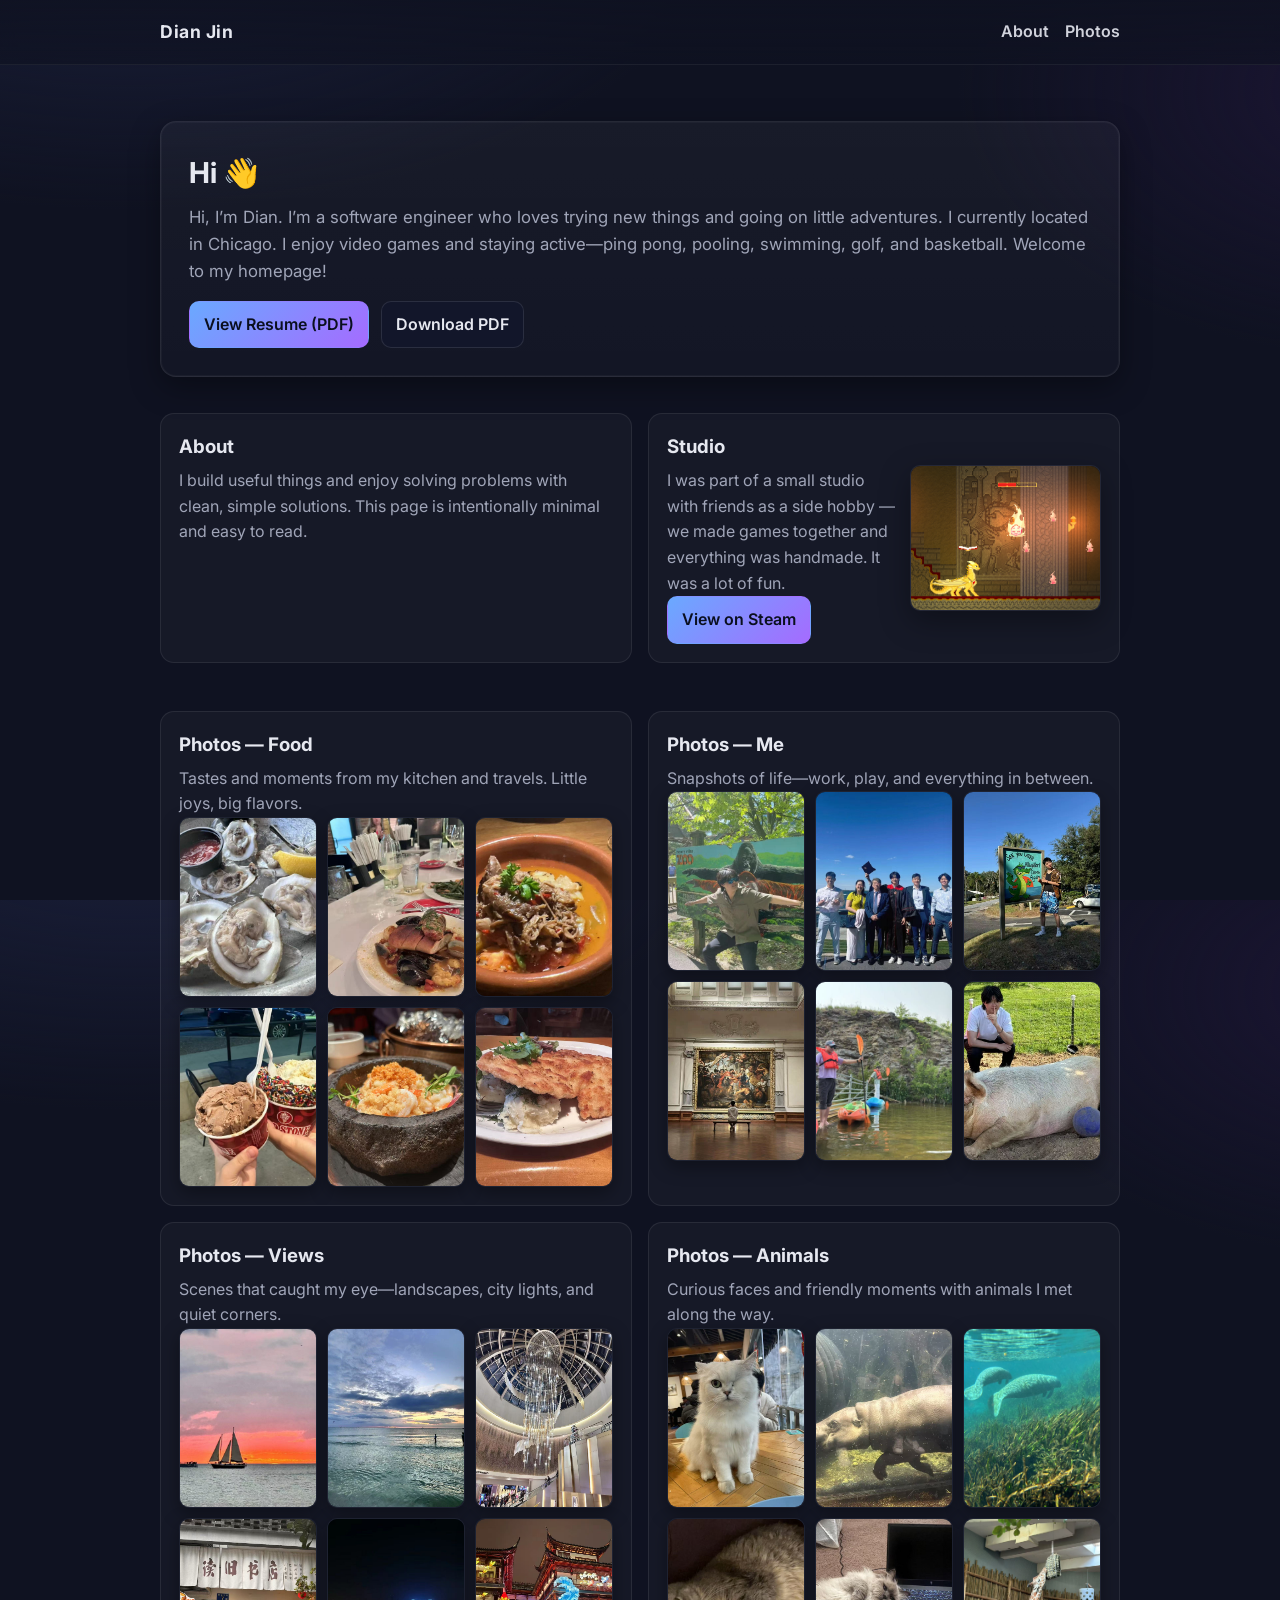
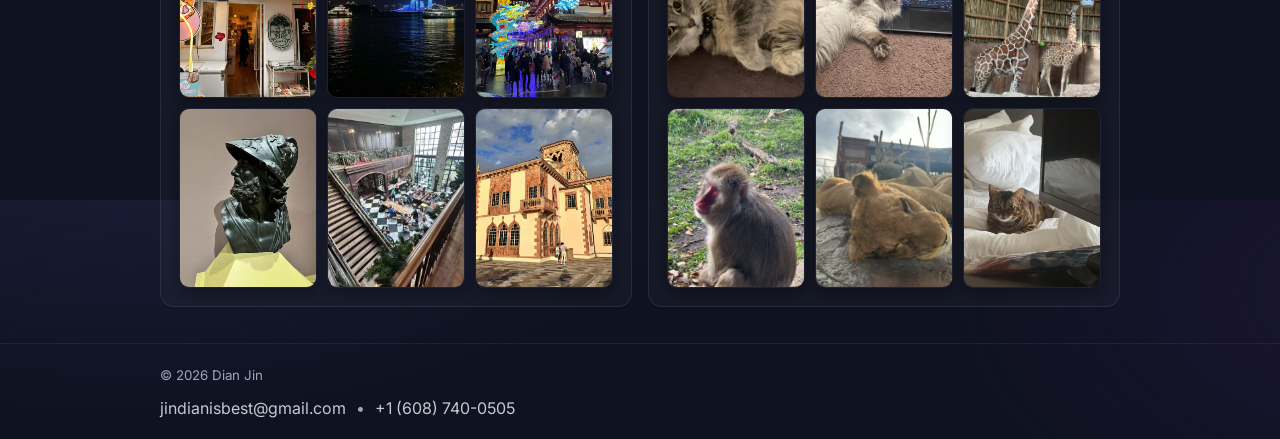
==== commit 1ba5eec1: "Update index.html" ====
--- a/index.html
+++ b/index.html
@@ -42,7 +42,7 @@
         <div class="studio-content">
           <div class="studio-text">
             <h3>Studio</h3>
-            <p>I'm partnering with friends to run a studio. Everything in this project is "handmade". If you'd like to collaborate, feel free to reach out.</p>
+            <p>I was part of a small studio with friends as a side hobby — we made games together and everything was handmade. It was a lot of fun.</p>
             <div class="cta">
               <a class="btn primary" href="https://store.steampowered.com/app/3102950/Library_of_Meialia/" target="_blank" rel="noopener noreferrer">View on Steam</a>
             </div>
